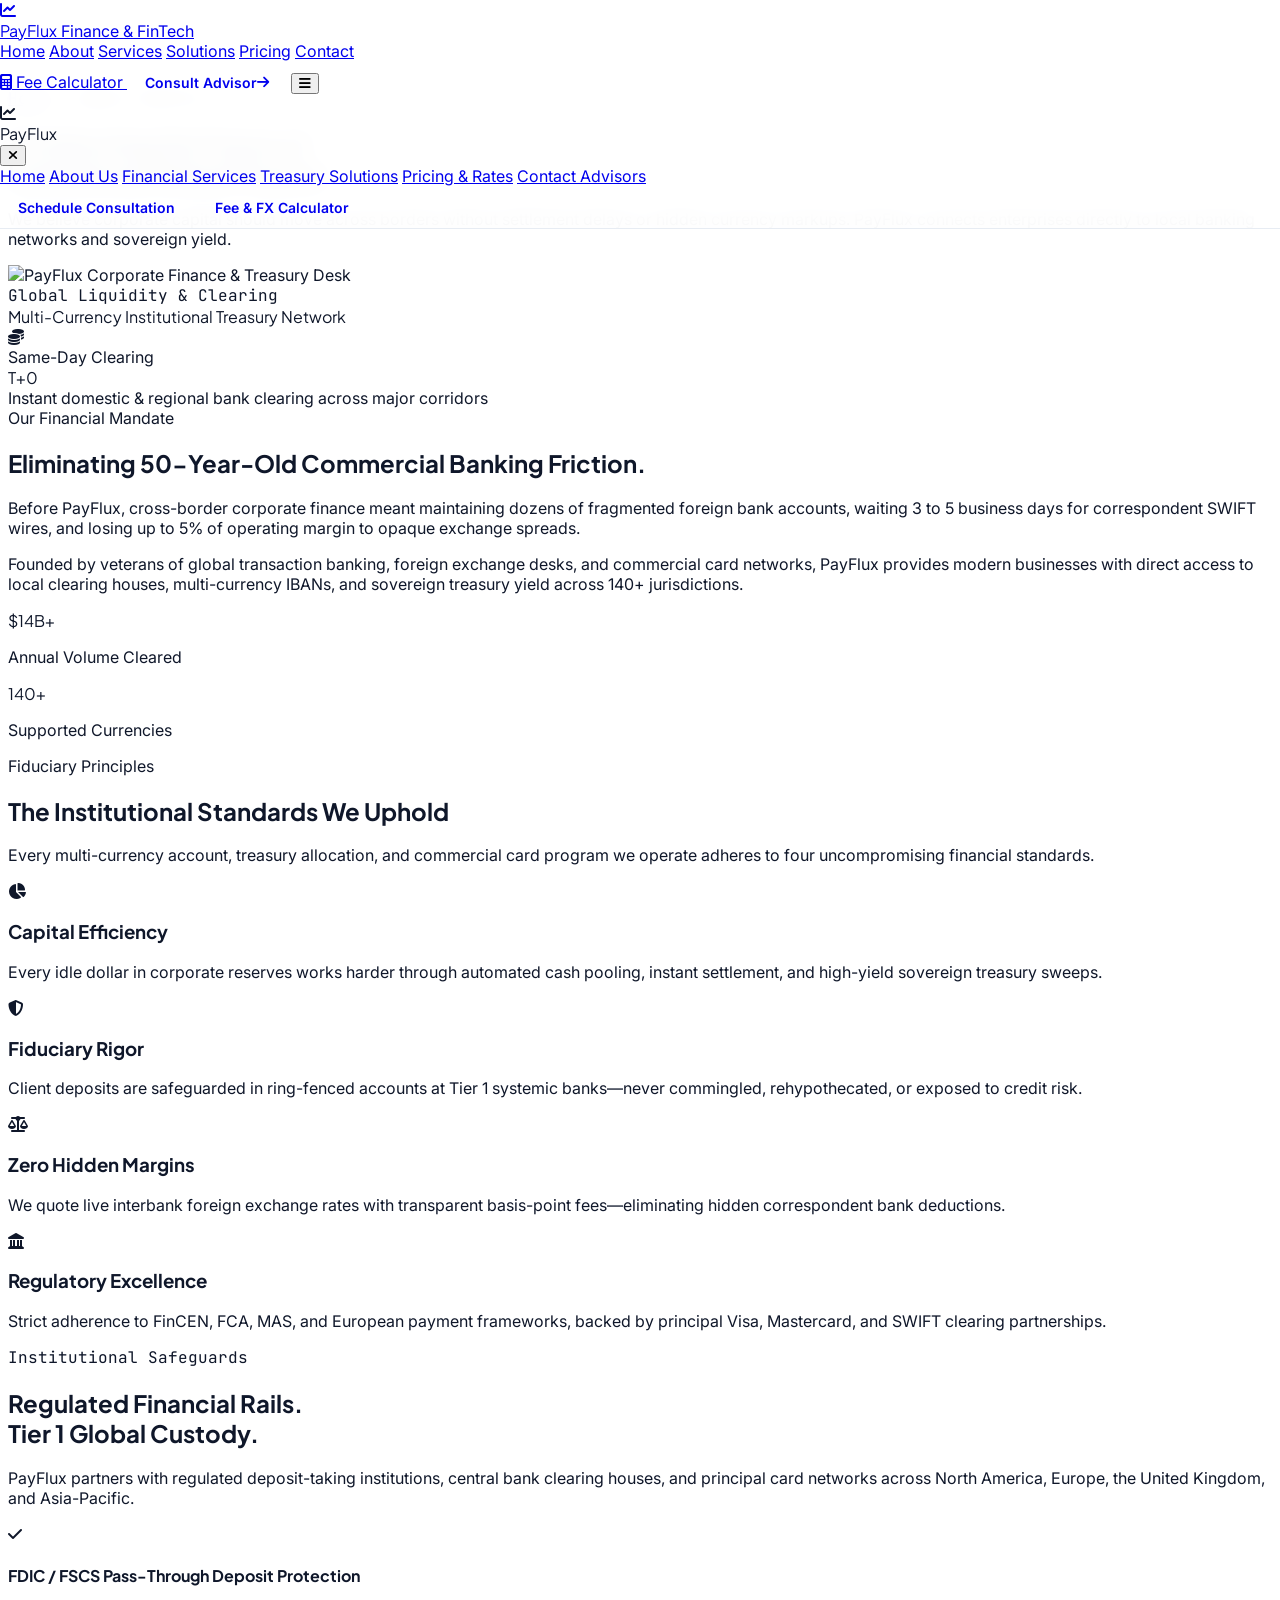
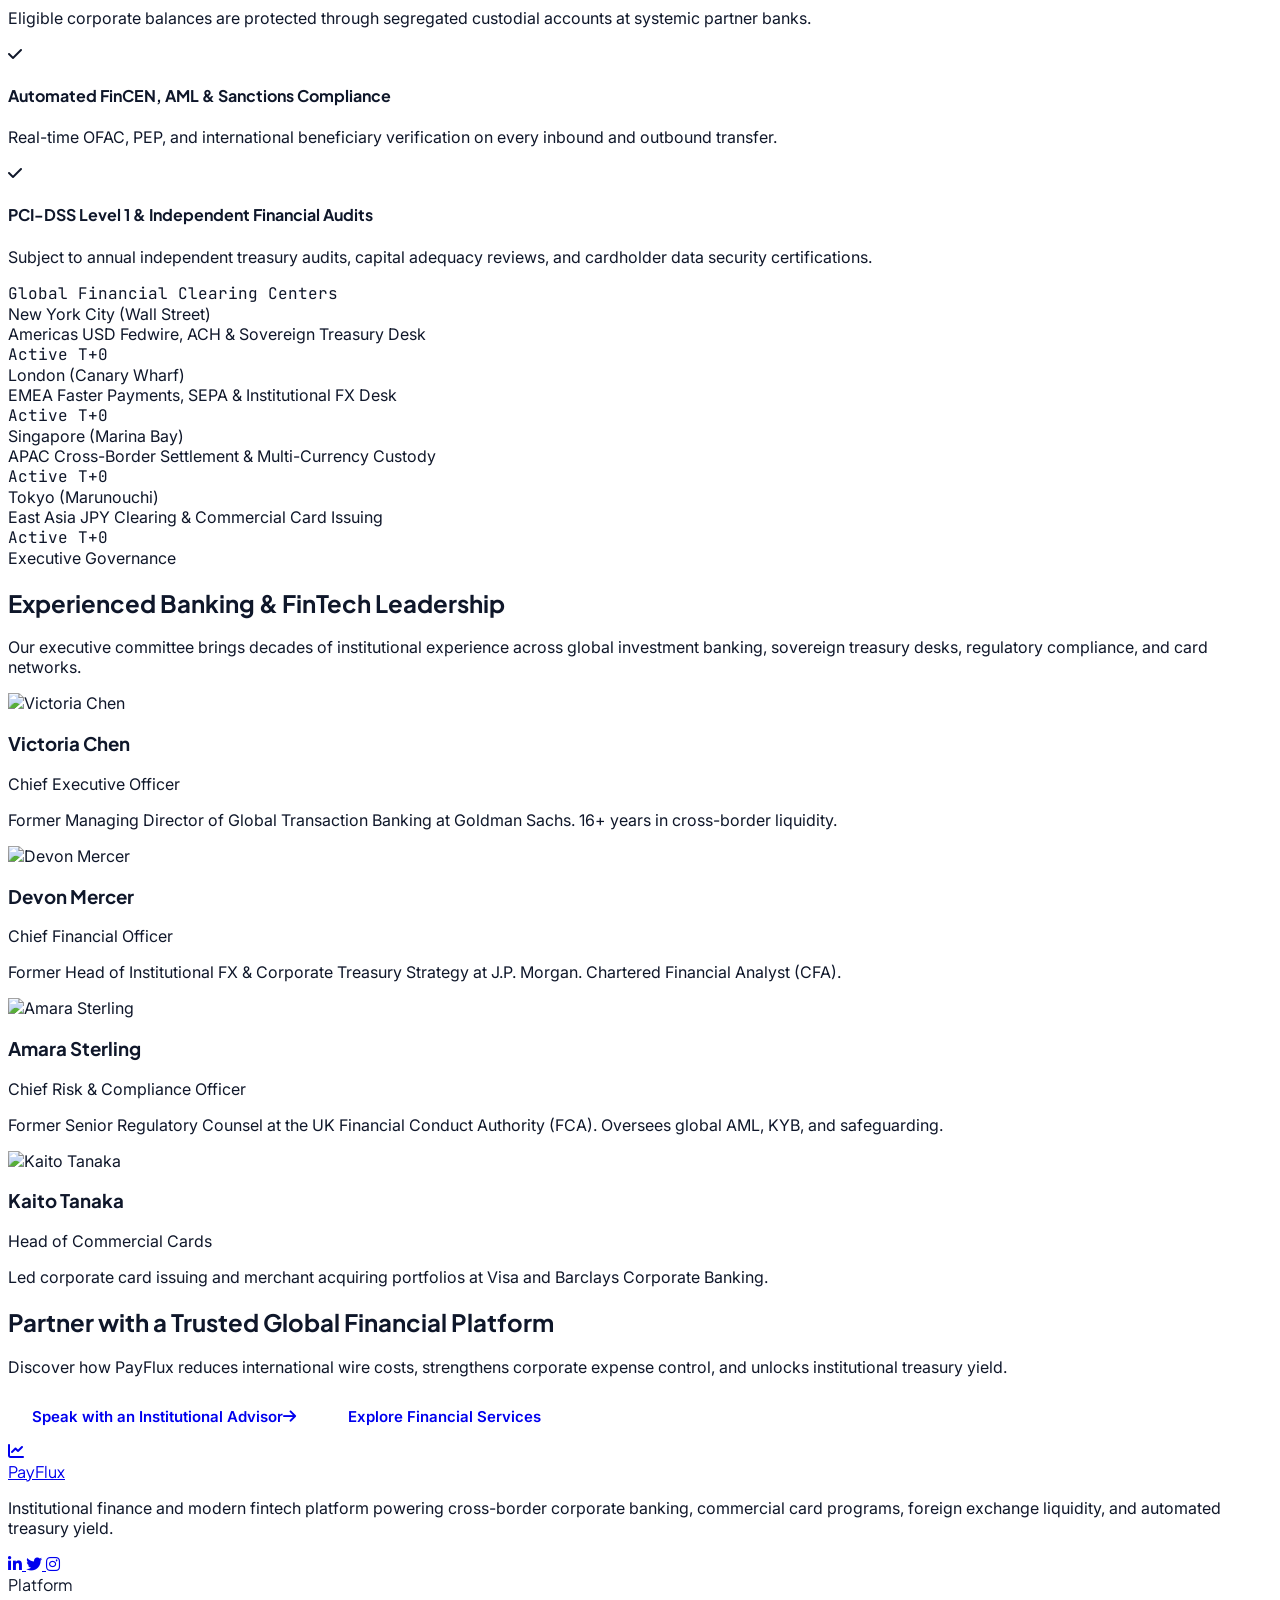
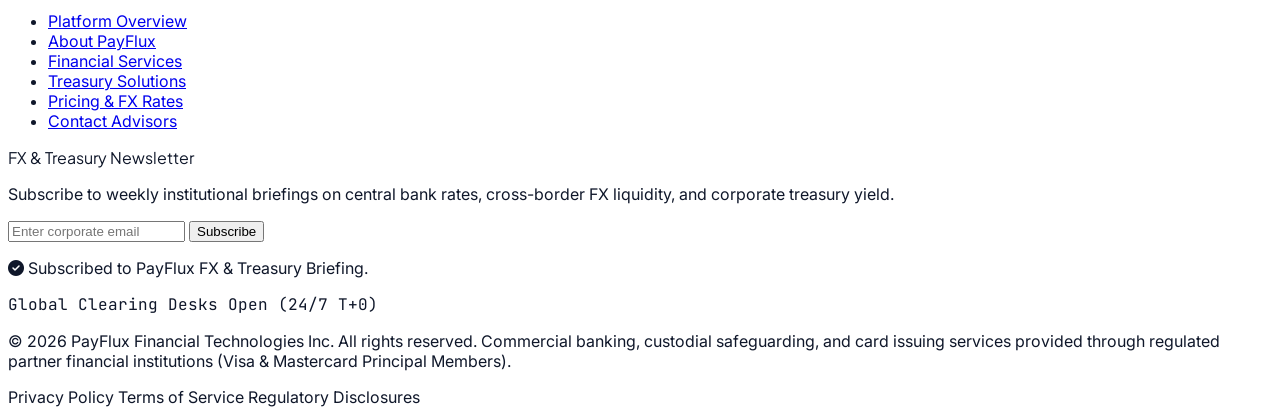
==== about.html @ 48cb15bc "fistcommit" ====
<!DOCTYPE html>
<html lang="en">
<head>
    <meta charset="UTF-8">
    <meta name="viewport" content="width=device-width, initial-scale=1, shrink-to-fit=no">
    <title>About PayFlux | Institutional Finance &amp; Global FinTech</title>
    <link rel="icon" type="image/svg+xml" href="assets/images/favicon.svg">
    <meta name="description" content="Discover the institutional mission, fiduciary safeguards, and financial leadership behind PayFlux.">
    
    <!-- Tailwind CSS -->
    <script src="https://cdn.tailwindcss.com"></script>
    <script>
        tailwind.config = {
            theme: {
                extend: {
                    colors: {
                        primary: '#0F172A',
                        'payflux-blue': '#2563EB',
                        'payflux-cyan': '#0284C7',
                        'payflux-emerald': '#10B981',
                        'payflux-dark': '#0B1120',
                        secondary: '#F8FAFC'
                    },
                    fontFamily: {
                        sans: ['Inter', 'sans-serif'],
                        heading: ['Plus Jakarta Sans', 'sans-serif'],
                        mono: ['JetBrains Mono', 'monospace']
                    }
                }
            }
        }
    </script>
    
    <!-- Custom CSS -->
    <link rel="stylesheet" href="assets/css/style.css">
    
    <!-- Font Awesome Icons -->
    <link rel="stylesheet" href="https://cdnjs.cloudflare.com/ajax/libs/font-awesome/6.4.0/css/all.min.css">
</head>
<body class="bg-white text-slate-900 has-fixed-header antialiased">

    <!-- Header -->
    <header class="site-header">
        <nav class="max-w-7xl mx-auto px-4 sm:px-6 xl:px-8 flex items-center justify-between h-20">
            <!-- Brand Logo -->
            <div class="flex-shrink-0 flex items-center">
                <a href="index.html" class="flex items-center space-x-3 group">
                    <div class="w-10 h-10 rounded-xl bg-gradient-to-tr from-blue-600 to-sky-400 flex items-center justify-center shadow-md shadow-blue-500/20 group-hover:scale-105 transition-transform">
                        <i class="fas fa-chart-line text-white text-lg"></i>
                    </div>
                    <div class="flex flex-col">
                        <span class="text-xl font-heading font-extrabold tracking-tight text-slate-900">Pay<span class="text-blue-600">Flux</span></span>
                        <span class="text-[9px] uppercase tracking-wider font-semibold text-slate-400 leading-none">Finance &amp; FinTech</span>
                    </div>
                </a>
            </div>

            <!-- Main Nav (6 Active Pages) -->
            <div class="hidden xl:flex items-center space-x-8 text-sm font-semibold text-slate-600">
                <a href="index.html" class="hover:text-blue-600 transition-colors">Home</a>
                <a href="about.html" class="text-blue-600 border-b-2 border-blue-600 pb-1">About</a>
                <a href="services.html" class="hover:text-blue-600 transition-colors">Services</a>
                <a href="solutions.html" class="hover:text-blue-600 transition-colors">Solutions</a>
                <a href="pricing.html" class="hover:text-blue-600 transition-colors">Pricing</a>
                <a href="contact.html" class="hover:text-blue-600 transition-colors">Contact</a>
            </div>

            <!-- Header Actions -->
            <div class="flex items-center space-x-4">
                <a href="pricing.html" class="hidden sm:inline-flex items-center text-sm font-semibold text-slate-600 hover:text-blue-600 transition-colors">
                    <i class="fas fa-calculator mr-2 text-xs text-sky-500"></i> Fee Calculator
                </a>
                <a href="contact.html" class="cta-button bg-blue-600 text-white hover:bg-blue-700 shadow-md shadow-blue-600/20 text-sm">
                    <span>Consult Advisor</span>
                    <i class="fas fa-arrow-right ml-2 text-xs"></i>
                </a>

                <!-- Mobile Menu Button -->
                <button type="button" id="mobile-menu-btn" class="xl:hidden p-2 text-slate-600 hover:bg-slate-100 rounded-lg focus:outline-none" aria-label="Toggle Navigation">
                    <i class="fas fa-bars text-xl"></i>
                </button>
            </div>
        </nav>

        <!-- Mobile Menu Backdrop -->
        <div id="mobile-menu-backdrop" class="fixed inset-0 bg-slate-900/60 backdrop-blur-sm z-[45] hidden opacity-0 transition-opacity duration-300 pointer-events-none"></div>

        <!-- Mobile Menu Drawer -->
        <div id="mobile-menu" class="xl:hidden fixed top-0 right-0 h-full w-80 bg-white z-50 shadow-2xl transform translate-x-full transition-transform duration-300 ease-in-out overflow-y-auto">
            <div class="px-6 py-6 h-full flex flex-col">
                <div class="flex items-center justify-between mb-8 pb-4 border-b border-slate-100">
                    <div class="flex items-center space-x-2">
                        <div class="w-8 h-8 rounded-lg bg-blue-600 flex items-center justify-center text-white text-sm">
                            <i class="fas fa-chart-line"></i>
                        </div>
                        <span class="text-lg font-heading font-bold text-slate-900">Pay<span class="text-blue-600">Flux</span></span>
                    </div>
                    <button id="mobile-menu-close" class="p-2 text-slate-400 hover:text-slate-700 focus:outline-none" aria-label="Close Navigation">
                        <i class="fas fa-times text-xl"></i>
                    </button>
                </div>

                <div class="space-y-4 flex-grow text-base font-semibold text-slate-700">
                    <a href="index.html" class="block py-2 hover:text-blue-600 pl-3 transition-colors">Home</a>
                    <a href="about.html" class="block py-2 text-blue-600 border-l-4 border-blue-600 pl-3">About Us</a>
                    <a href="services.html" class="block py-2 hover:text-blue-600 pl-3 transition-colors">Financial Services</a>
                    <a href="solutions.html" class="block py-2 hover:text-blue-600 pl-3 transition-colors">Treasury Solutions</a>
                    <a href="pricing.html" class="block py-2 hover:text-blue-600 pl-3 transition-colors">Pricing &amp; Rates</a>
                    <a href="contact.html" class="block py-2 hover:text-blue-600 pl-3 transition-colors">Contact Advisors</a>
                </div>

                <div class="pt-6 border-t border-slate-100 space-y-3">
                    <a href="contact.html" class="w-full cta-button bg-blue-600 text-white hover:bg-blue-700 justify-center">
                        Schedule Consultation
                    </a>
                    <a href="pricing.html" class="w-full cta-button border border-slate-200 text-slate-700 hover:bg-slate-50 justify-center">
                        Fee &amp; FX Calculator
                    </a>
                </div>
            </div>
        </div>
    </header>

    <!-- SECTION 1: HERO BREADCRUMB -->
    <section class="py-20 bg-slate-900 text-white relative hero-section overflow-hidden">
        <div class="absolute inset-0 z-0">
            <div class="absolute w-full h-full bg-[radial-gradient(circle_at_30%_20%,rgba(37,99,235,0.25),transparent_60%)]"></div>
        </div>
        <div class="relative z-10 text-center max-w-4xl mx-auto px-4 sm:px-6 lg:px-8">
            <nav class="flex justify-center mb-6 space-x-2 text-sky-400 text-xs font-bold uppercase tracking-widest font-mono">
                <a href="index.html" class="hover:underline">Home</a>
                <span>/</span>
                <span class="text-white">About PayFlux</span>
            </nav>
            <h1 class="text-4xl sm:text-5xl lg:text-6xl font-heading font-extrabold mb-6 tracking-tight leading-tight">
                Architecting the Future of <br/>
                <span class="text-transparent bg-clip-text bg-gradient-to-r from-sky-400 via-blue-400 to-teal-300">Institutional Global Finance.</span>
            </h1>
            <p class="text-slate-300 text-base sm:text-lg max-w-2xl mx-auto leading-relaxed">
                We believe corporate capital should move across borders without settlement delays or hidden currency markups. PayFlux connects enterprises directly to local banking networks and sovereign yield.
            </p>
        </div>
    </section>

    <!-- SECTION 2: OUR STORY & MISSION -->
    <section class="py-24 bg-white">
        <div class="max-w-7xl mx-auto px-4 sm:px-6 lg:px-8">
            <div class="grid lg:grid-cols-2 gap-16 items-center">
                <div class="relative animate-on-scroll">
                    <div class="rounded-3xl overflow-hidden shadow-2xl border border-slate-100 relative">
                        <img src="https://images.unsplash.com/photo-1454165804606-c3d57bc86b40?q=80&w=900&auto=format&fit=crop" alt="PayFlux Corporate Finance & Treasury Desk" class="w-full h-[450px] object-cover">
                        <div class="absolute inset-0 bg-gradient-to-t from-slate-950/80 via-transparent to-transparent"></div>
                        <div class="absolute bottom-6 left-6 right-6 text-white">
                            <span class="text-xs uppercase font-mono tracking-widest text-sky-400 font-bold">Global Liquidity &amp; Clearing</span>
                            <div class="text-lg font-heading font-bold mt-1">Multi-Currency Institutional Treasury Network</div>
                        </div>
                    </div>

                    <!-- Overlay Metric Tag -->
                    <div class="absolute -bottom-6 -right-6 bg-white p-6 rounded-2xl shadow-xl border border-slate-200 hidden sm:block max-w-xs">
                        <div class="flex items-center space-x-3 mb-2">
                            <div class="w-8 h-8 rounded-full bg-emerald-100 text-emerald-600 flex items-center justify-center text-sm font-bold">
                                <i class="fas fa-coins"></i>
                            </div>
                            <div class="text-xs font-bold text-slate-800 uppercase tracking-wider">Same-Day Clearing</div>
                        </div>
                        <div class="text-2xl font-extrabold font-heading text-slate-900">T+0</div>
                        <div class="text-[11px] text-slate-500">Instant domestic &amp; regional bank clearing across major corridors</div>
                    </div>
                </div>

                <div class="animate-on-scroll">
                    <span class="text-blue-600 font-bold uppercase tracking-widest text-xs mb-3 block">Our Financial Mandate</span>
                    <h2 class="text-3xl sm:text-4xl font-heading font-extrabold text-slate-900 mb-6 leading-tight">
                        Eliminating 50-Year-Old Commercial Banking Friction.
                    </h2>
                    <p class="text-slate-600 leading-relaxed mb-6">
                        Before PayFlux, cross-border corporate finance meant maintaining dozens of fragmented foreign bank accounts, waiting 3 to 5 business days for correspondent SWIFT wires, and losing up to 5% of operating margin to opaque exchange spreads.
                    </p>
                    <p class="text-slate-600 leading-relaxed mb-8">
                        Founded by veterans of global transaction banking, foreign exchange desks, and commercial card networks, PayFlux provides modern businesses with direct access to local clearing houses, multi-currency IBANs, and sovereign treasury yield across 140+ jurisdictions.
                    </p>

                    <div class="grid grid-cols-2 gap-6 pt-6 border-t border-slate-200">
                        <div>
                            <div class="text-3xl font-extrabold text-blue-600 font-heading counter-trigger">
                                <span class="counter-up" data-target="14" data-prefix="$" data-suffix="B+">$14B+</span>
                            </div>
                            <p class="text-xs font-bold text-slate-500 uppercase tracking-wider mt-1">Annual Volume Cleared</p>
                        </div>
                        <div>
                            <div class="text-3xl font-extrabold text-teal-600 font-heading counter-trigger">
                                <span class="counter-up" data-target="140" data-suffix="+">140+</span>
                            </div>
                            <p class="text-xs font-bold text-slate-500 uppercase tracking-wider mt-1">Supported Currencies</p>
                        </div>
                    </div>
                </div>
            </div>
        </div>
    </section>

    <!-- SECTION 3: CORE PILLARS & VALUES -->
    <section class="py-20 bg-slate-50">
        <div class="max-w-7xl mx-auto px-4 sm:px-6 lg:px-8">
            <div class="text-center max-w-2xl mx-auto mb-16 animate-on-scroll">
                <span class="text-blue-600 font-bold uppercase tracking-widest text-xs mb-3 block">Fiduciary Principles</span>
                <h2 class="text-3xl sm:text-4xl font-heading font-extrabold text-slate-900 mb-4">
                    The Institutional Standards We Uphold
                </h2>
                <p class="text-slate-600 text-base">
                    Every multi-currency account, treasury allocation, and commercial card program we operate adheres to four uncompromising financial standards.
                </p>
            </div>

            <div class="grid md:grid-cols-2 lg:grid-cols-4 gap-8">
                <div class="p-8 bg-white rounded-3xl border border-slate-200 shadow-sm card-float">
                    <div class="w-12 h-12 rounded-xl bg-blue-100 text-blue-600 flex items-center justify-center text-xl mb-6">
                        <i class="fas fa-chart-pie"></i>
                    </div>
                    <h3 class="text-lg font-heading font-bold text-slate-900 mb-3">Capital Efficiency</h3>
                    <p class="text-slate-600 text-sm leading-relaxed">
                        Every idle dollar in corporate reserves works harder through automated cash pooling, instant settlement, and high-yield sovereign treasury sweeps.
                    </p>
                </div>

                <div class="p-8 bg-white rounded-3xl border border-slate-200 shadow-sm card-float">
                    <div class="w-12 h-12 rounded-xl bg-emerald-100 text-emerald-600 flex items-center justify-center text-xl mb-6">
                        <i class="fas fa-shield-halved"></i>
                    </div>
                    <h3 class="text-lg font-heading font-bold text-slate-900 mb-3">Fiduciary Rigor</h3>
                    <p class="text-slate-600 text-sm leading-relaxed">
                        Client deposits are safeguarded in ring-fenced accounts at Tier 1 systemic banks—never commingled, rehypothecated, or exposed to credit risk.
                    </p>
                </div>

                <div class="p-8 bg-white rounded-3xl border border-slate-200 shadow-sm card-float">
                    <div class="w-12 h-12 rounded-xl bg-sky-100 text-sky-600 flex items-center justify-center text-xl mb-6">
                        <i class="fas fa-scale-balanced"></i>
                    </div>
                    <h3 class="text-lg font-heading font-bold text-slate-900 mb-3">Zero Hidden Margins</h3>
                    <p class="text-slate-600 text-sm leading-relaxed">
                        We quote live interbank foreign exchange rates with transparent basis-point fees—eliminating hidden correspondent bank deductions.
                    </p>
                </div>

                <div class="p-8 bg-white rounded-3xl border border-slate-200 shadow-sm card-float">
                    <div class="w-12 h-12 rounded-xl bg-amber-100 text-amber-600 flex items-center justify-center text-xl mb-6">
                        <i class="fas fa-landmark"></i>
                    </div>
                    <h3 class="text-lg font-heading font-bold text-slate-900 mb-3">Regulatory Excellence</h3>
                    <p class="text-slate-600 text-sm leading-relaxed">
                        Strict adherence to FinCEN, FCA, MAS, and European payment frameworks, backed by principal Visa, Mastercard, and SWIFT clearing partnerships.
                    </p>
                </div>
            </div>
        </div>
    </section>

    <!-- SECTION 4: GLOBAL BANKING PARTNERS -->
    <section class="py-20 bg-slate-900 text-white">
        <div class="max-w-7xl mx-auto px-4 sm:px-6 lg:px-8">
            <div class="grid lg:grid-cols-2 gap-12 items-center">
                <div class="animate-on-scroll">
                    <span class="text-sky-400 font-mono text-xs uppercase tracking-widest font-bold mb-4 block">Institutional Safeguards</span>
                    <h2 class="text-3xl sm:text-4xl font-heading font-extrabold mb-6 leading-tight">
                        Regulated Financial Rails. <br/>
                        <span class="text-transparent bg-clip-text bg-gradient-to-r from-sky-400 to-teal-300">Tier 1 Global Custody.</span>
                    </h2>
                    <p class="text-slate-400 leading-relaxed mb-8">
                        PayFlux partners with regulated deposit-taking institutions, central bank clearing houses, and principal card networks across North America, Europe, the United Kingdom, and Asia-Pacific.
                    </p>
                    <div class="space-y-4">
                        <div class="flex items-start space-x-4">
                            <div class="w-8 h-8 rounded-lg bg-blue-900/60 text-sky-400 flex items-center justify-center flex-shrink-0 mt-1">
                                <i class="fas fa-check"></i>
                            </div>
                            <div>
                                <h4 class="font-bold text-white text-sm">FDIC / FSCS Pass-Through Deposit Protection</h4>
                                <p class="text-slate-400 text-xs mt-0.5">Eligible corporate balances are protected through segregated custodial accounts at systemic partner banks.</p>
                            </div>
                        </div>
                        <div class="flex items-start space-x-4">
                            <div class="w-8 h-8 rounded-lg bg-blue-900/60 text-sky-400 flex items-center justify-center flex-shrink-0 mt-1">
                                <i class="fas fa-check"></i>
                            </div>
                            <div>
                                <h4 class="font-bold text-white text-sm">Automated FinCEN, AML &amp; Sanctions Compliance</h4>
                                <p class="text-slate-400 text-xs mt-0.5">Real-time OFAC, PEP, and international beneficiary verification on every inbound and outbound transfer.</p>
                            </div>
                        </div>
                        <div class="flex items-start space-x-4">
                            <div class="w-8 h-8 rounded-lg bg-blue-900/60 text-sky-400 flex items-center justify-center flex-shrink-0 mt-1">
                                <i class="fas fa-check"></i>
                            </div>
                            <div>
                                <h4 class="font-bold text-white text-sm">PCI-DSS Level 1 &amp; Independent Financial Audits</h4>
                                <p class="text-slate-400 text-xs mt-0.5">Subject to annual independent treasury audits, capital adequacy reviews, and cardholder data security certifications.</p>
                            </div>
                        </div>
                    </div>
                </div>

                <div class="bg-slate-950 p-8 sm:p-10 rounded-3xl border border-slate-800 shadow-2xl">
                    <div class="text-xs font-mono uppercase tracking-widest text-slate-400 mb-6 font-bold">
                        Global Financial Clearing Centers
                    </div>
                    <div class="space-y-6">
                        <div class="flex justify-between items-center border-b border-slate-800 pb-4">
                            <div>
                                <div class="font-bold text-white text-base">New York City (Wall Street)</div>
                                <div class="text-xs text-slate-400">Americas USD Fedwire, ACH &amp; Sovereign Treasury Desk</div>
                            </div>
                            <span class="text-xs font-mono text-emerald-400 bg-emerald-950/60 px-3 py-1 rounded-full border border-emerald-800">Active T+0</span>
                        </div>
                        <div class="flex justify-between items-center border-b border-slate-800 pb-4">
                            <div>
                                <div class="font-bold text-white text-base">London (Canary Wharf)</div>
                                <div class="text-xs text-slate-400">EMEA Faster Payments, SEPA &amp; Institutional FX Desk</div>
                            </div>
                            <span class="text-xs font-mono text-emerald-400 bg-emerald-950/60 px-3 py-1 rounded-full border border-emerald-800">Active T+0</span>
                        </div>
                        <div class="flex justify-between items-center border-b border-slate-800 pb-4">
                            <div>
                                <div class="font-bold text-white text-base">Singapore (Marina Bay)</div>
                                <div class="text-xs text-slate-400">APAC Cross-Border Settlement &amp; Multi-Currency Custody</div>
                            </div>
                            <span class="text-xs font-mono text-emerald-400 bg-emerald-950/60 px-3 py-1 rounded-full border border-emerald-800">Active T+0</span>
                        </div>
                        <div class="flex justify-between items-center">
                            <div>
                                <div class="font-bold text-white text-base">Tokyo (Marunouchi)</div>
                                <div class="text-xs text-slate-400">East Asia JPY Clearing &amp; Commercial Card Issuing</div>
                            </div>
                            <span class="text-xs font-mono text-emerald-400 bg-emerald-950/60 px-3 py-1 rounded-full border border-emerald-800">Active T+0</span>
                        </div>
                    </div>
                </div>
            </div>
        </div>
    </section>

    <!-- SECTION 5: EXECUTIVE LEADERSHIP -->
    <section class="py-24 bg-white">
        <div class="max-w-7xl mx-auto px-4 sm:px-6 lg:px-8">
            <div class="text-center max-w-2xl mx-auto mb-16 animate-on-scroll">
                <span class="text-blue-600 font-bold uppercase tracking-widest text-xs mb-3 block">Executive Governance</span>
                <h2 class="text-3xl sm:text-4xl font-heading font-extrabold text-slate-900 mb-4">
                    Experienced Banking &amp; FinTech Leadership
                </h2>
                <p class="text-slate-600 text-base">
                    Our executive committee brings decades of institutional experience across global investment banking, sovereign treasury desks, regulatory compliance, and card networks.
                </p>
            </div>

            <div class="grid sm:grid-cols-2 lg:grid-cols-4 gap-8">
                <!-- Exec 1 -->
                <div class="p-6 bg-slate-50 rounded-2xl border border-slate-200 text-center card-float">
                    <img src="https://images.unsplash.com/photo-1534528741775-53994a69daeb?q=80&w=300&h=300&auto=format&fit=crop" alt="Victoria Chen" class="w-24 h-24 rounded-full mx-auto mb-4 object-cover border-2 border-blue-500 shadow-md">
                    <h3 class="font-heading font-bold text-slate-900 text-lg">Victoria Chen</h3>
                    <p class="text-xs font-bold text-blue-600 uppercase tracking-wider mb-2">Chief Executive Officer</p>
                    <p class="text-xs text-slate-500 leading-relaxed">Former Managing Director of Global Transaction Banking at Goldman Sachs. 16+ years in cross-border liquidity.</p>
                </div>

                <!-- Exec 2 -->
                <div class="p-6 bg-slate-50 rounded-2xl border border-slate-200 text-center card-float">
                    <img src="https://images.unsplash.com/photo-1507003211169-0a1dd7228f2d?q=80&w=300&h=300&auto=format&fit=crop" alt="Devon Mercer" class="w-24 h-24 rounded-full mx-auto mb-4 object-cover border-2 border-sky-500 shadow-md">
                    <h3 class="font-heading font-bold text-slate-900 text-lg">Devon Mercer</h3>
                    <p class="text-xs font-bold text-sky-600 uppercase tracking-wider mb-2">Chief Financial Officer</p>
                    <p class="text-xs text-slate-500 leading-relaxed">Former Head of Institutional FX &amp; Corporate Treasury Strategy at J.P. Morgan. Chartered Financial Analyst (CFA).</p>
                </div>

                <!-- Exec 3 -->
                <div class="p-6 bg-slate-50 rounded-2xl border border-slate-200 text-center card-float">
                    <img src="https://images.unsplash.com/photo-1573496359142-b8d87734a5a2?q=80&w=300&h=300&auto=format&fit=crop" alt="Amara Sterling" class="w-24 h-24 rounded-full mx-auto mb-4 object-cover border-2 border-teal-500 shadow-md">
                    <h3 class="font-heading font-bold text-slate-900 text-lg">Amara Sterling</h3>
                    <p class="text-xs font-bold text-teal-600 uppercase tracking-wider mb-2">Chief Risk &amp; Compliance Officer</p>
                    <p class="text-xs text-slate-500 leading-relaxed">Former Senior Regulatory Counsel at the UK Financial Conduct Authority (FCA). Oversees global AML, KYB, and safeguarding.</p>
                </div>

                <!-- Exec 4 -->
                <div class="p-6 bg-slate-50 rounded-2xl border border-slate-200 text-center card-float">
                    <img src="https://images.unsplash.com/photo-1500648767791-00dcc994a43e?q=80&w=300&h=300&auto=format&fit=crop" alt="Kaito Tanaka" class="w-24 h-24 rounded-full mx-auto mb-4 object-cover border-2 border-blue-600 shadow-md">
                    <h3 class="font-heading font-bold text-slate-900 text-lg">Kaito Tanaka</h3>
                    <p class="text-xs font-bold text-blue-600 uppercase tracking-wider mb-2">Head of Commercial Cards</p>
                    <p class="text-xs text-slate-500 leading-relaxed">Led corporate card issuing and merchant acquiring portfolios at Visa and Barclays Corporate Banking.</p>
                </div>
            </div>
        </div>
    </section>

    <!-- SECTION 6: CALL TO ACTION -->
    <section class="py-20 bg-gradient-to-r from-blue-700 via-blue-600 to-sky-600 text-white relative overflow-hidden">
        <div class="max-w-7xl mx-auto px-4 sm:px-6 lg:px-8 text-center relative z-10">
            <h2 class="text-3xl sm:text-5xl font-heading font-extrabold mb-6 max-w-3xl mx-auto leading-tight">
                Partner with a Trusted Global Financial Platform
            </h2>
            <p class="text-blue-100 text-lg mb-10 max-w-2xl mx-auto">
                Discover how PayFlux reduces international wire costs, strengthens corporate expense control, and unlocks institutional treasury yield.
            </p>
            <div class="flex flex-col sm:flex-row justify-center space-y-4 sm:space-y-0 sm:space-x-4">
                <a href="contact.html" class="cta-button bg-white text-blue-700 hover:bg-blue-50 shadow-xl shadow-blue-900/30 font-bold">
                    <span>Speak with an Institutional Advisor</span>
                    <i class="fas fa-arrow-right ml-2 text-xs"></i>
                </a>
                <a href="services.html" class="cta-button border-2 border-white/80 text-white hover:bg-white/10">
                    <span>Explore Financial Services</span>
                </a>
            </div>
        </div>
    </section>

    <!-- Global Footer -->
    <footer class="bg-slate-950 text-slate-400 pt-16 pb-12 border-t border-slate-800">
        <div class="max-w-7xl mx-auto px-4 sm:px-6 lg:px-8">
            <div class="grid grid-cols-1 md:grid-cols-2 lg:grid-cols-12 gap-10 mb-12">
                <!-- Col 1: Brand Info & 3 Social Icons -->
                <div class="lg:col-span-5">
                    <a href="index.html" class="flex items-center space-x-3 mb-4">
                        <div class="w-8 h-8 rounded-lg bg-blue-600 flex items-center justify-center text-white text-sm">
                            <i class="fas fa-chart-line"></i>
                        </div>
                        <span class="text-xl font-heading font-extrabold text-white">Pay<span class="text-blue-500">Flux</span></span>
                    </a>
                    <p class="text-slate-400 text-sm max-w-sm mb-6 leading-relaxed">
                        Institutional finance and modern fintech platform powering cross-border corporate banking, commercial card programs, foreign exchange liquidity, and automated treasury yield.
                    </p>
                    <div class="flex items-center space-x-3">
                        <a href="https://linkedin.com" target="_blank" rel="noopener noreferrer" aria-label="PayFlux on LinkedIn" class="w-10 h-10 rounded-xl bg-slate-900 border border-slate-800 flex items-center justify-center text-slate-400 hover:bg-blue-600 hover:text-white hover:border-blue-500 transition-all">
                            <i class="fab fa-linkedin-in text-sm"></i>
                        </a>
                        <a href="https://twitter.com" target="_blank" rel="noopener noreferrer" aria-label="PayFlux on Twitter" class="w-10 h-10 rounded-xl bg-slate-900 border border-slate-800 flex items-center justify-center text-slate-400 hover:bg-sky-500 hover:text-white hover:border-sky-400 transition-all">
                            <i class="fab fa-twitter text-sm"></i>
                        </a>
                        <a href="https://instagram.com" target="_blank" rel="noopener noreferrer" aria-label="PayFlux on Instagram" class="w-10 h-10 rounded-xl bg-slate-900 border border-slate-800 flex items-center justify-center text-slate-400 hover:bg-emerald-600 hover:text-white hover:border-emerald-500 transition-all">
                            <i class="fab fa-instagram text-sm"></i>
                        </a>
                    </div>
                </div>

                <!-- Col 2: Platform Links (Reduced from 3 link sections to 1) -->
                <div class="lg:col-span-3">
                    <div class="text-xs font-bold uppercase tracking-wider text-slate-200 mb-4 font-heading">Platform</div>
                    <ul class="space-y-2.5 text-sm">
                        <li><a href="index.html" class="hover:text-white transition-colors">Platform Overview</a></li>
                        <li><a href="about.html" class="hover:text-white transition-colors">About PayFlux</a></li>
                        <li><a href="services.html" class="hover:text-white transition-colors">Financial Services</a></li>
                        <li><a href="solutions.html" class="hover:text-white transition-colors">Treasury Solutions</a></li>
                        <li><a href="pricing.html" class="hover:text-white transition-colors">Pricing &amp; FX Rates</a></li>
                        <li><a href="contact.html" class="hover:text-white transition-colors">Contact Advisors</a></li>
                    </ul>
                </div>

                <!-- Col 3: FX & Treasury Newsletter -->
                <div class="lg:col-span-4">
                    <div class="text-xs font-bold uppercase tracking-wider text-slate-200 mb-3 font-heading">FX &amp; Treasury Newsletter</div>
                    <p class="text-slate-400 text-xs leading-relaxed mb-4">
                        Subscribe to weekly institutional briefings on central bank rates, cross-border FX liquidity, and corporate treasury yield.
                    </p>
                    <form class="newsletter-form space-y-2.5">
                        <div class="flex flex-col sm:flex-row gap-2">
                            <input type="email" required placeholder="Enter corporate email" aria-label="Corporate email for newsletter" class="w-full px-4 py-2.5 bg-slate-900 border border-slate-800 rounded-xl text-sm text-white placeholder-slate-500 outline-none focus:border-blue-500 transition-colors">
                            <button type="submit" class="px-5 py-2.5 bg-blue-600 hover:bg-blue-500 text-white text-sm font-semibold rounded-xl transition-colors whitespace-nowrap">
                                Subscribe
                            </button>
                        </div>
                        <p class="newsletter-feedback text-xs text-emerald-400 hidden">
                            <i class="fas fa-check-circle mr-1"></i> Subscribed to PayFlux FX &amp; Treasury Briefing.
                        </p>
                    </form>
                    <div class="flex items-center space-x-2.5 text-emerald-400 text-xs font-mono mt-5">
                        <span class="w-2 h-2 rounded-full bg-emerald-400 animate-pulse"></span>
                        <span>Global Clearing Desks Open (24/7 T+0)</span>
                    </div>
                </div>
            </div>

            <!-- Footer Bottom Disclaimers & Copyright -->
            <div class="pt-8 border-t border-slate-800 text-xs text-slate-500 flex flex-col md:flex-row justify-between items-center gap-4">
                <p>&copy; 2026 PayFlux Financial Technologies Inc. All rights reserved. Commercial banking, custodial safeguarding, and card issuing services provided through regulated partner financial institutions (Visa &amp; Mastercard Principal Members).</p>
                <div class="flex space-x-6">
                    <span class="hover:text-slate-400 cursor-pointer">Privacy Policy</span>
                    <span class="hover:text-slate-400 cursor-pointer">Terms of Service</span>
                    <span class="hover:text-slate-400 cursor-pointer">Regulatory Disclosures</span>
                </div>
            </div>
        </div>
    </footer>

    <!-- Back to Top Button -->
    <button id="back-to-top" aria-label="Back to Top">
        <i class="fas fa-arrow-up"></i>
    </button>

    <script src="assets/js/main.js"></script>
</body>
</html>
---- assets/css/style.css ----
@import url('https://fonts.googleapis.com/css2?family=Inter:wght@300;400;500;600;700;800&family=Plus+Jakarta+Sans:wght@400;500;600;700;800&family=JetBrains+Mono:wght@400;500;600&display=swap');

:root {
    --header-height: 80px;
    --primary: #0F172A;
    --primary-blue: #2563EB;
    --primary-hover: #1D4ED8;
    --accent: #10B981;
    --accent-teal: #0D9488;
    --cyan: #0284C7;
    --secondary: #F8FAFC;
    --surface: #FFFFFF;
    --border-color: #E2E8F0;
    --text-primary: #0F172A;
    --text-muted: #64748B;
}

html, body {
    max-width: 100%;
    overflow-x: hidden;
    scroll-behavior: smooth;
    font-family: 'Inter', sans-serif;
    background-color: #FFFFFF;
    color: #0F172A;
}

h1, h2, h3, h4, h5, h6, .font-heading {
    font-family: 'Plus Jakarta Sans', sans-serif;
}

code, pre, .font-mono {
    font-family: 'JetBrains Mono', monospace;
}

/* Header & Spacing */
header {
    margin: 0 !important;
}

.site-header {
    position: fixed;
    top: 0;
    right: 0;
    left: 0;
    width: 100%;
    z-index: 50;
    background-color: rgba(255, 255, 255, 0.95);
    backdrop-filter: blur(12px);
    border-bottom: 1px solid rgba(226, 232, 240, 0.8);
}

body.has-fixed-header {
    padding-top: var(--header-height);
}

body.has-fixed-header section[id] {
    scroll-margin-top: calc(var(--header-height) + 24px);
}

.hero-section {
    position: relative;
    overflow: hidden;
}

/* PayFlux Buttons & Badges */
.cta-button {
    height: 48px;
    padding: 0 24px;
    border-radius: 10px;
    font-size: 15px;
    font-weight: 600;
    transition: all 0.25s ease;
    display: inline-flex;
    align-items: center;
    justify-content: center;
    white-space: nowrap;
    text-decoration: none;
}

.cta-button:hover {
    transform: translateY(-2px);
    box-shadow: 0 10px 20px -5px rgba(37, 99, 235, 0.3);
}

.cta-button:active {
    transform: translateY(0);
}

header .cta-button {
    height: 42px !important;
    padding: 0 18px !important;
    font-size: 14px !important;
}

/* Micro-Interactions & Hover Float */
.card-float {
    transition: transform 0.35s cubic-bezier(0.16, 1, 0.3, 1), box-shadow 0.35s ease, border-color 0.35s ease;
}

.card-float:hover {
    transform: translateY(-6px);
    box-shadow: 0 20px 30px -10px rgba(15, 23, 42, 0.08);
}

/* Interactive Virtual FinTech Card */
.virtual-card-wrapper {
    perspective: 1000px;
}

.virtual-card {
    background: linear-gradient(135deg, #0F172A 0%, #1E293B 50%, #0369A1 100%);
    box-shadow: 0 25px 50px -12px rgba(15, 23, 42, 0.35), 0 0 0 1px rgba(255, 255, 255, 0.1) inset;
    border-radius: 20px;
    transition: transform 0.6s cubic-bezier(0.23, 1, 0.32, 1);
    position: relative;
    overflow: hidden;
}

.virtual-card::after {
    content: '';
    position: absolute;
    top: -50%;
    left: -50%;
    width: 200%;
    height: 200%;
    background: radial-gradient(circle at center, rgba(255,255,255,0.12) 0%, transparent 60%);
    pointer-events: none;
}

.virtual-card:hover {
    transform: translateY(-6px) rotateX(4deg) rotateY(-4deg);
}

/* Glassmorphism Accents */
.glass-panel {
    background: rgba(255, 255, 255, 0.85);
    backdrop-filter: blur(16px);
    border: 1px solid rgba(226, 232, 240, 0.8);
    box-shadow: 0 20px 40px -15px rgba(15, 23, 42, 0.06);
}

.glass-dark {
    background: rgba(15, 23, 42, 0.95);
    backdrop-filter: blur(16px);
    border: 1px solid rgba(255, 255, 255, 0.1);
    box-shadow: 0 25px 50px -12px rgba(0, 0, 0, 0.5);
}

/* Back to Top Button */
#back-to-top {
    position: fixed;
    bottom: 2rem;
    right: 2rem;
    width: 3.25rem;
    height: 3.25rem;
    background-color: #2563EB;
    color: white;
    border-radius: 9999px;
    display: flex;
    align-items: center;
    justify-content: center;
    box-shadow: 0 10px 25px -5px rgba(37, 99, 235, 0.4);
    cursor: pointer;
    z-index: 40;
    transition: all 0.4s ease;
    opacity: 0;
    transform: translateY(80px);
    pointer-events: none;
    border: none;
}

#back-to-top.visible {
    opacity: 1;
    transform: translateY(0);
    pointer-events: auto;
}

#back-to-top:hover {
    background-color: #1D4ED8;
    transform: translateY(-3px) scale(1.05);
}

/* Animations */
@keyframes calmFloat {
    0%, 100% { transform: translateY(0); }
    50% { transform: translateY(-8px); }
}

.animate-float {
    animation: calmFloat 4s ease-in-out infinite;
}

@keyframes pulseGlow {
    0%, 100% { opacity: 0.4; }
    50% { opacity: 0.8; }
}

.animate-glow {
    animation: pulseGlow 3s ease-in-out infinite;
}

/* Custom Scrollbar */
::-webkit-scrollbar {
    width: 8px;
}
::-webkit-scrollbar-track {
    background: #F1F5F9;
}
::-webkit-scrollbar-thumb {
    background: #CBD5E1;
    border-radius: 4px;
}
::-webkit-scrollbar-thumb:hover {
    background: #94A3B8;
}

/* Reveal on scroll */
.animate-on-scroll {
    opacity: 0;
    transform: translateY(24px);
    transition: opacity 0.7s ease-out, transform 0.7s ease-out;
}

.animate-on-scroll.visible {
    opacity: 1;
    transform: translateY(0);
}

/* Financial Desk Tab Switcher Styles */
.desk-tab-btn.active {
    background-color: rgba(37, 99, 235, 0.2);
    color: #60A5FA;
    border-bottom: 2px solid #3B82F6;
}
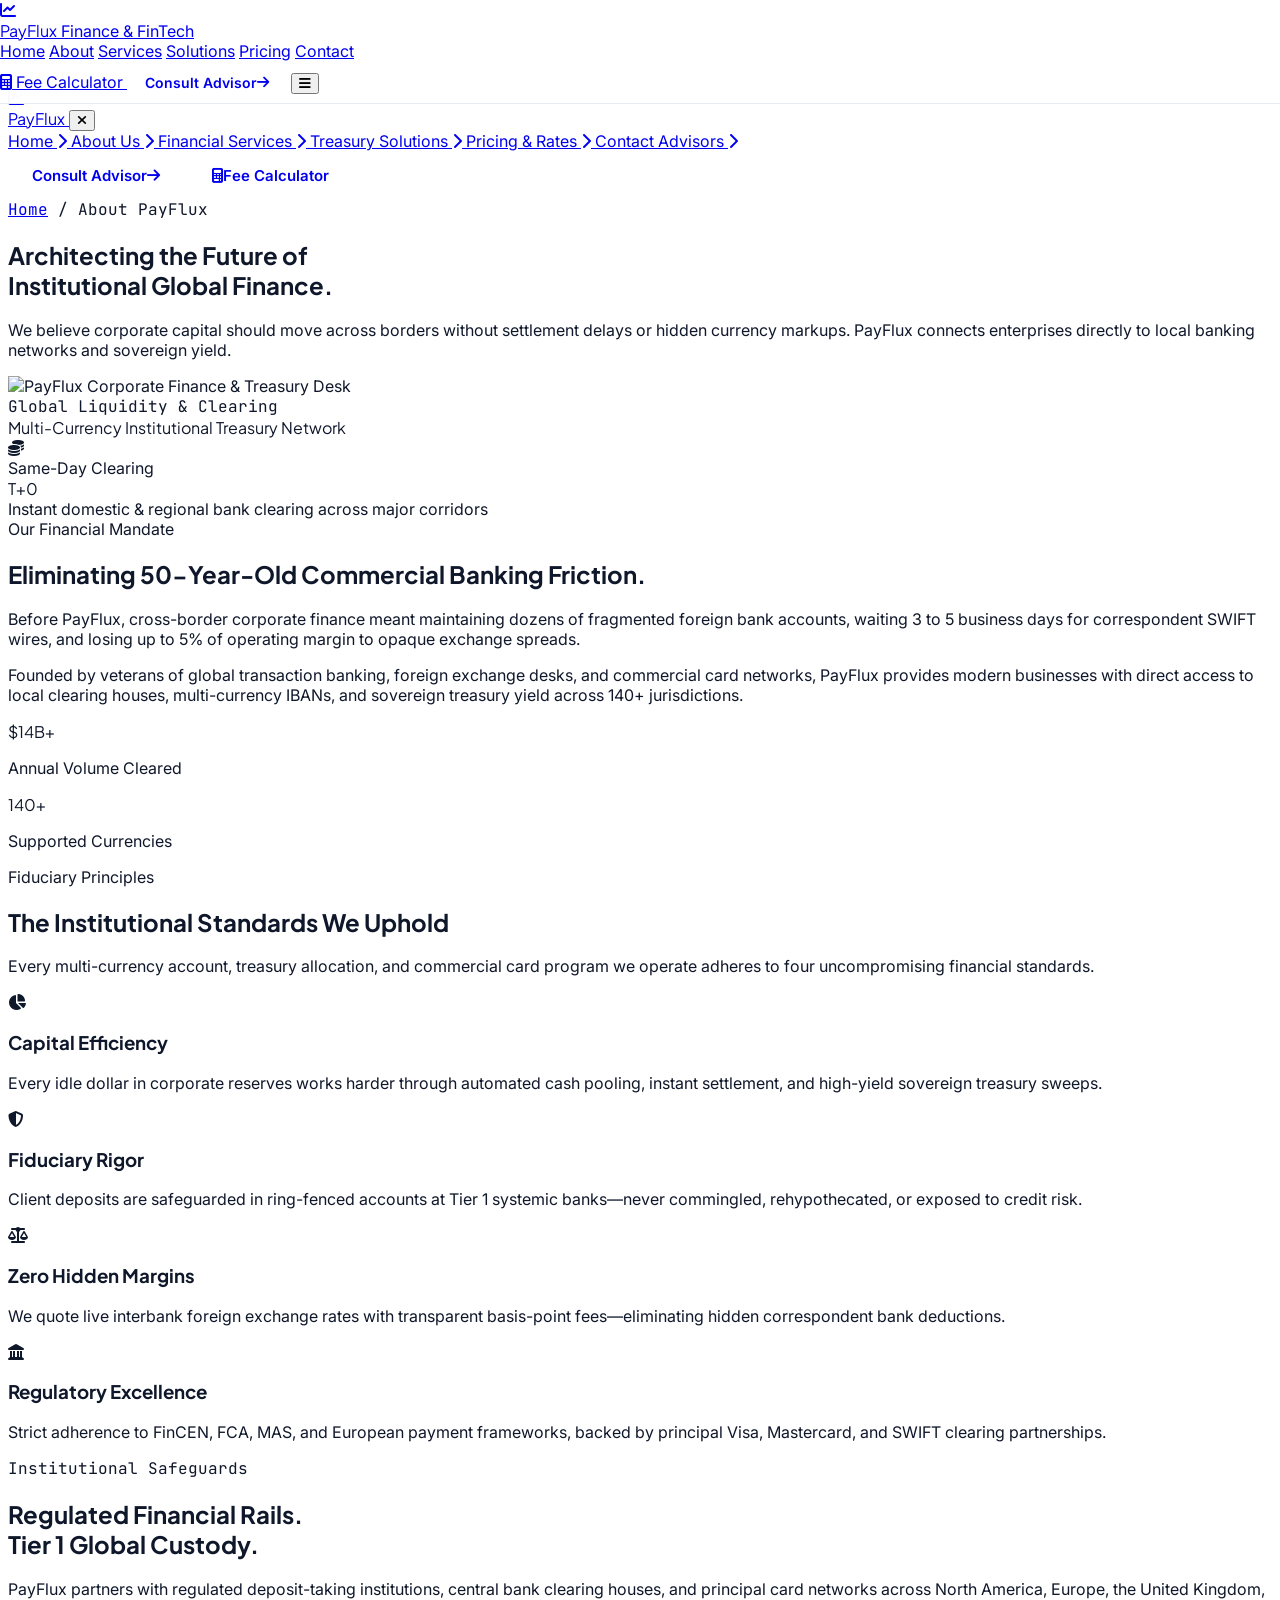
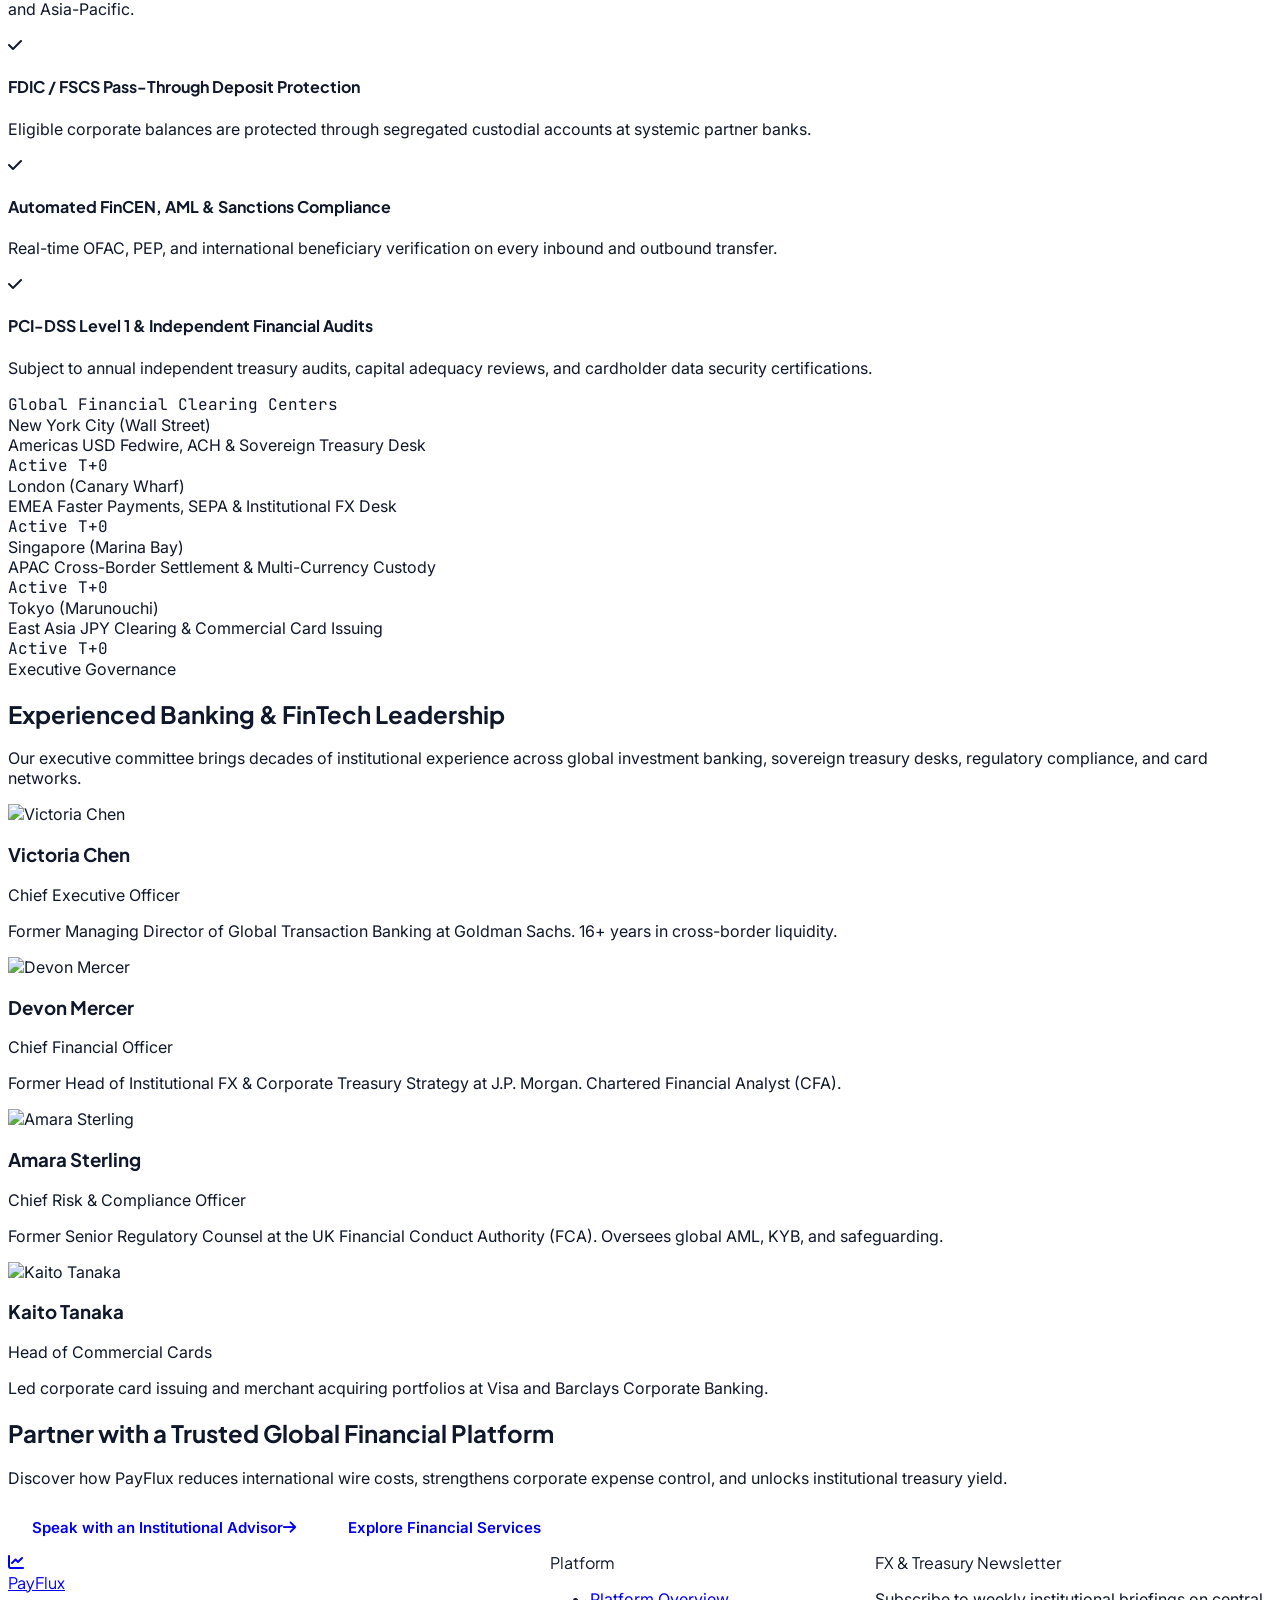
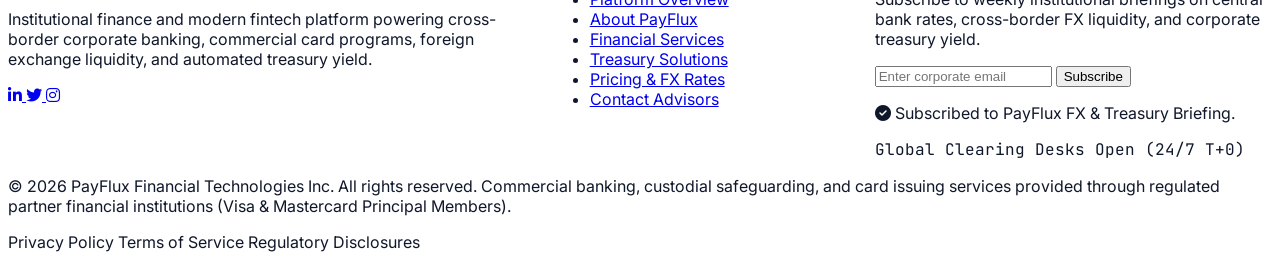
==== commit 825bb797: "secondCommit" ====
--- a/about.html
+++ b/about.html
@@ -66,60 +66,82 @@
             </div>
 
             <!-- Header Actions -->
-            <div class="flex items-center space-x-4">
-                <a href="pricing.html" class="hidden sm:inline-flex items-center text-sm font-semibold text-slate-600 hover:text-blue-600 transition-colors">
+            <div class="flex items-center space-x-3 sm:space-x-4">
+                <a href="pricing.html" class="hidden xl:inline-flex header-action-btn items-center text-sm font-semibold text-slate-600 hover:text-blue-600 transition-colors">
                     <i class="fas fa-calculator mr-2 text-xs text-sky-500"></i> Fee Calculator
                 </a>
-                <a href="contact.html" class="cta-button bg-blue-600 text-white hover:bg-blue-700 shadow-md shadow-blue-600/20 text-sm">
+                <a href="contact.html" class="hidden xl:inline-flex cta-button bg-blue-600 text-white hover:bg-blue-700 shadow-md shadow-blue-600/20 text-sm">
                     <span>Consult Advisor</span>
                     <i class="fas fa-arrow-right ml-2 text-xs"></i>
                 </a>
 
                 <!-- Mobile Menu Button -->
-                <button type="button" id="mobile-menu-btn" class="xl:hidden p-2 text-slate-600 hover:bg-slate-100 rounded-lg focus:outline-none" aria-label="Toggle Navigation">
+                <button type="button" id="mobile-menu-btn" class="xl:hidden inline-flex items-center justify-center w-10 h-10 text-slate-700 hover:text-blue-600 hover:bg-slate-100 rounded-xl focus:outline-none focus:ring-2 focus:ring-blue-500 transition-colors" aria-label="Toggle Navigation" aria-expanded="false">
                     <i class="fas fa-bars text-xl"></i>
                 </button>
             </div>
         </nav>
-
-        <!-- Mobile Menu Backdrop -->
-        <div id="mobile-menu-backdrop" class="fixed inset-0 bg-slate-900/60 backdrop-blur-sm z-[45] hidden opacity-0 transition-opacity duration-300 pointer-events-none"></div>
-
-        <!-- Mobile Menu Drawer -->
-        <div id="mobile-menu" class="xl:hidden fixed top-0 right-0 h-full w-80 bg-white z-50 shadow-2xl transform translate-x-full transition-transform duration-300 ease-in-out overflow-y-auto">
-            <div class="px-6 py-6 h-full flex flex-col">
-                <div class="flex items-center justify-between mb-8 pb-4 border-b border-slate-100">
-                    <div class="flex items-center space-x-2">
-                        <div class="w-8 h-8 rounded-lg bg-blue-600 flex items-center justify-center text-white text-sm">
+    </header>
+
+    <!-- Mobile Menu Backdrop -->
+    <div id="mobile-menu-backdrop" class="fixed inset-0 bg-slate-900/60 backdrop-blur-sm z-[90] hidden opacity-0 transition-opacity duration-300 pointer-events-none" aria-hidden="true"></div>
+
+    <!-- Mobile Menu Drawer -->
+    <div id="mobile-menu" class="xl:hidden fixed top-0 right-0 h-screen h-[100dvh] w-full max-w-xs sm:w-80 bg-white z-[100] shadow-2xl transform translate-x-full transition-transform duration-300 ease-in-out flex flex-col" role="dialog" aria-modal="true" aria-label="Mobile Navigation">
+        <div class="p-6 h-full flex flex-col justify-between overflow-y-auto">
+            <div>
+                <div class="flex items-center justify-between pb-4 mb-6 border-b border-slate-100">
+                    <a href="index.html" class="flex items-center space-x-2.5">
+                        <div class="w-8 h-8 rounded-lg bg-gradient-to-tr from-blue-600 to-sky-400 flex items-center justify-center text-white text-sm shadow-sm">
                             <i class="fas fa-chart-line"></i>
                         </div>
-                        <span class="text-lg font-heading font-bold text-slate-900">Pay<span class="text-blue-600">Flux</span></span>
-                    </div>
-                    <button id="mobile-menu-close" class="p-2 text-slate-400 hover:text-slate-700 focus:outline-none" aria-label="Close Navigation">
-                        <i class="fas fa-times text-xl"></i>
+                        <span class="text-lg font-heading font-extrabold tracking-tight text-slate-900">Pay<span class="text-blue-600">Flux</span></span>
+                    </a>
+                    <button type="button" id="mobile-menu-close" class="w-9 h-9 inline-flex items-center justify-center rounded-lg text-slate-400 hover:text-slate-700 hover:bg-slate-100 focus:outline-none focus:ring-2 focus:ring-blue-500 transition-colors" aria-label="Close Navigation">
+                        <i class="fas fa-times text-lg"></i>
                     </button>
                 </div>
 
-                <div class="space-y-4 flex-grow text-base font-semibold text-slate-700">
-                    <a href="index.html" class="block py-2 hover:text-blue-600 pl-3 transition-colors">Home</a>
-                    <a href="about.html" class="block py-2 text-blue-600 border-l-4 border-blue-600 pl-3">About Us</a>
-                    <a href="services.html" class="block py-2 hover:text-blue-600 pl-3 transition-colors">Financial Services</a>
-                    <a href="solutions.html" class="block py-2 hover:text-blue-600 pl-3 transition-colors">Treasury Solutions</a>
-                    <a href="pricing.html" class="block py-2 hover:text-blue-600 pl-3 transition-colors">Pricing &amp; Rates</a>
-                    <a href="contact.html" class="block py-2 hover:text-blue-600 pl-3 transition-colors">Contact Advisors</a>
-                </div>
-
-                <div class="pt-6 border-t border-slate-100 space-y-3">
-                    <a href="contact.html" class="w-full cta-button bg-blue-600 text-white hover:bg-blue-700 justify-center">
-                        Schedule Consultation
-                    </a>
-                    <a href="pricing.html" class="w-full cta-button border border-slate-200 text-slate-700 hover:bg-slate-50 justify-center">
-                        Fee &amp; FX Calculator
-                    </a>
-                </div>
-            </div>
-        </div>
-    </header>
+                <nav class="space-y-1 text-base font-semibold text-slate-700">
+                    <a href="index.html" class="flex items-center justify-between px-3 py-2.5 rounded-lg hover:text-blue-600 hover:bg-slate-50 transition-colors">
+                        <span>Home</span>
+                        <i class="fas fa-chevron-right text-xs opacity-40"></i>
+                    </a>
+                    <a href="about.html" class="flex items-center justify-between px-3 py-2.5 rounded-lg text-blue-600 bg-blue-50/80 font-bold">
+                        <span>About Us</span>
+                        <i class="fas fa-chevron-right text-xs opacity-60"></i>
+                    </a>
+                    <a href="services.html" class="flex items-center justify-between px-3 py-2.5 rounded-lg hover:text-blue-600 hover:bg-slate-50 transition-colors">
+                        <span>Financial Services</span>
+                        <i class="fas fa-chevron-right text-xs opacity-40"></i>
+                    </a>
+                    <a href="solutions.html" class="flex items-center justify-between px-3 py-2.5 rounded-lg hover:text-blue-600 hover:bg-slate-50 transition-colors">
+                        <span>Treasury Solutions</span>
+                        <i class="fas fa-chevron-right text-xs opacity-40"></i>
+                    </a>
+                    <a href="pricing.html" class="flex items-center justify-between px-3 py-2.5 rounded-lg hover:text-blue-600 hover:bg-slate-50 transition-colors">
+                        <span>Pricing &amp; Rates</span>
+                        <i class="fas fa-chevron-right text-xs opacity-40"></i>
+                    </a>
+                    <a href="contact.html" class="flex items-center justify-between px-3 py-2.5 rounded-lg hover:text-blue-600 hover:bg-slate-50 transition-colors">
+                        <span>Contact Advisors</span>
+                        <i class="fas fa-chevron-right text-xs opacity-40"></i>
+                    </a>
+                </nav>
+            </div>
+
+            <div class="pt-6 mt-6 border-t border-slate-100 space-y-3">
+                <a href="contact.html" class="w-full cta-button bg-blue-600 text-white hover:bg-blue-700 shadow-md shadow-blue-600/20 justify-center">
+                    <span>Consult Advisor</span>
+                    <i class="fas fa-arrow-right ml-2 text-xs"></i>
+                </a>
+                <a href="pricing.html" class="w-full cta-button border border-slate-200 text-slate-700 hover:bg-slate-50 hover:border-slate-300 justify-center">
+                    <i class="fas fa-calculator mr-2 text-xs text-sky-500"></i>
+                    <span>Fee Calculator</span>
+                </a>
+            </div>
+        </div>
+    </div>
 
     <!-- SECTION 1: HERO BREADCRUMB -->
     <section class="py-20 bg-slate-900 text-white relative hero-section overflow-hidden">
@@ -413,9 +435,9 @@
     <!-- Global Footer -->
     <footer class="bg-slate-950 text-slate-400 pt-16 pb-12 border-t border-slate-800">
         <div class="max-w-7xl mx-auto px-4 sm:px-6 lg:px-8">
-            <div class="grid grid-cols-1 md:grid-cols-2 lg:grid-cols-12 gap-10 mb-12">
+            <div class="footer-grid grid grid-cols-1 md:grid-cols-2 lg:grid-cols-12 gap-8 lg:gap-10 mb-10">
                 <!-- Col 1: Brand Info & 3 Social Icons -->
-                <div class="lg:col-span-5">
+                <div class="footer-brand lg:col-span-5">
                     <a href="index.html" class="flex items-center space-x-3 mb-4">
                         <div class="w-8 h-8 rounded-lg bg-blue-600 flex items-center justify-center text-white text-sm">
                             <i class="fas fa-chart-line"></i>
@@ -439,7 +461,7 @@
                 </div>
 
                 <!-- Col 2: Platform Links (Reduced from 3 link sections to 1) -->
-                <div class="lg:col-span-3">
+                <div class="footer-nav lg:col-span-3">
                     <div class="text-xs font-bold uppercase tracking-wider text-slate-200 mb-4 font-heading">Platform</div>
                     <ul class="space-y-2.5 text-sm">
                         <li><a href="index.html" class="hover:text-white transition-colors">Platform Overview</a></li>
@@ -452,13 +474,13 @@
                 </div>
 
                 <!-- Col 3: FX & Treasury Newsletter -->
-                <div class="lg:col-span-4">
+                <div class="footer-newsletter md:col-span-2 lg:col-span-4 pt-6 md:pt-8 lg:pt-0 border-t md:border-t border-slate-800/80 lg:border-t-0">
                     <div class="text-xs font-bold uppercase tracking-wider text-slate-200 mb-3 font-heading">FX &amp; Treasury Newsletter</div>
-                    <p class="text-slate-400 text-xs leading-relaxed mb-4">
+                    <p class="text-slate-400 text-xs leading-relaxed mb-4 max-w-lg">
                         Subscribe to weekly institutional briefings on central bank rates, cross-border FX liquidity, and corporate treasury yield.
                     </p>
-                    <form class="newsletter-form space-y-2.5">
-                        <div class="flex flex-col sm:flex-row gap-2">
+                    <form class="newsletter-form space-y-2.5 max-w-lg">
+                        <div class="flex flex-col sm:flex-row gap-2.5">
                             <input type="email" required placeholder="Enter corporate email" aria-label="Corporate email for newsletter" class="w-full px-4 py-2.5 bg-slate-900 border border-slate-800 rounded-xl text-sm text-white placeholder-slate-500 outline-none focus:border-blue-500 transition-colors">
                             <button type="submit" class="px-5 py-2.5 bg-blue-600 hover:bg-blue-500 text-white text-sm font-semibold rounded-xl transition-colors whitespace-nowrap">
                                 Subscribe
--- a/assets/css/style.css
+++ b/assets/css/style.css
@@ -47,6 +47,54 @@
     background-color: rgba(255, 255, 255, 0.95);
     backdrop-filter: blur(12px);
     border-bottom: 1px solid rgba(226, 232, 240, 0.8);
+}
+
+/* Hide header action buttons on screens where hamburger navigation is active (<1280px) */
+@media (max-width: 1279px) {
+    .site-header .header-action-btn,
+    .site-header .cta-button {
+        display: none !important;
+    }
+}
+
+/* Ensure header buttons are strictly hidden while hamburger menu is open */
+body.mobile-menu-open .site-header .header-action-btn,
+body.mobile-menu-open .site-header .cta-button {
+    display: none !important;
+}
+
+/* Mobile Drawer & Backdrop Layering */
+#mobile-menu-backdrop {
+    z-index: 90;
+}
+
+#mobile-menu {
+    z-index: 100 !important;
+    display: flex !important;
+    flex-direction: column !important;
+}
+
+#mobile-menu .mobile-nav-content {
+    flex: 1 1 auto;
+    overflow-y: auto;
+    -webkit-overflow-scrolling: touch;
+}
+
+#mobile-menu .mobile-cta-footer {
+    flex-shrink: 0;
+    margin-top: auto;
+}
+
+#mobile-menu .mobile-cta-footer .cta-button {
+    display: flex !important;
+    width: 100% !important;
+    height: 46px !important;
+    border-radius: 10px !important;
+    font-size: 14px !important;
+    font-weight: 600 !important;
+    align-items: center !important;
+    justify-content: center !important;
+    text-decoration: none !important;
 }
 
 body.has-fixed-header {
@@ -227,8 +275,91 @@
 }
 
 /* Financial Desk Tab Switcher Styles */
+.desk-tab-btn {
+    color: #94A3B8 !important;
+    background-color: transparent !important;
+    border: 1px solid transparent !important;
+    transition: all 0.2s ease;
+    cursor: pointer;
+}
+
+.desk-tab-btn:hover {
+    color: #F8FAFC !important;
+    background-color: rgba(30, 41, 59, 0.6) !important;
+}
+
 .desk-tab-btn.active {
-    background-color: rgba(37, 99, 235, 0.2);
-    color: #60A5FA;
-    border-bottom: 2px solid #3B82F6;
-}
+    background-color: #1E293B !important;
+    color: #38BDF8 !important;
+    border: 1px solid rgba(56, 189, 248, 0.4) !important;
+    box-shadow: 0 1px 3px rgba(0, 0, 0, 0.3) !important;
+}
+
+/* Institutional Command Desk Table Tweaks & 3px Scroll Indicator */
+.scrollbar-none::-webkit-scrollbar {
+    display: none;
+}
+.scrollbar-none {
+    -ms-overflow-style: none;
+    scrollbar-width: none;
+}
+
+/* Custom 3px Horizontal Scrollbar for Institutional Command Desk */
+.ledger-scroll {
+    overflow-x: auto;
+    -webkit-overflow-scrolling: touch;
+    scrollbar-width: thin;
+    scrollbar-color: #38BDF8 rgba(15, 23, 42, 0.85);
+}
+
+.ledger-scroll::-webkit-scrollbar {
+    height: 3px !important;
+}
+
+.ledger-scroll::-webkit-scrollbar-track {
+    background: rgba(30, 41, 59, 0.6) !important;
+    border-radius: 9999px;
+    margin: 0 0.5rem;
+}
+
+.ledger-scroll::-webkit-scrollbar-thumb {
+    background: #38BDF8 !important;
+    border-radius: 9999px;
+    box-shadow: 0 0 6px rgba(56, 189, 248, 0.6);
+}
+
+.ledger-scroll::-webkit-scrollbar-thumb:hover {
+    background: #60A5FA !important;
+}
+
+/* Responsive Footer Layout & Spacing */
+@media (min-width: 768px) and (max-width: 1023px) {
+    footer .footer-grid {
+        display: grid !important;
+        grid-template-columns: repeat(2, minmax(0, 1fr)) !important;
+        gap: 2rem !important;
+    }
+    footer .footer-newsletter {
+        grid-column: span 2 / span 2 !important;
+        width: 100% !important;
+    }
+}
+
+@media (min-width: 1024px) {
+    footer .footer-grid {
+        display: grid !important;
+        grid-template-columns: repeat(12, minmax(0, 1fr)) !important;
+        gap: 2.25rem !important;
+    }
+    footer .footer-brand {
+        grid-column: span 5 / span 5 !important;
+    }
+    footer .footer-nav {
+        grid-column: span 3 / span 3 !important;
+    }
+    footer .footer-newsletter {
+        grid-column: span 4 / span 4 !important;
+        border-top: none !important;
+        padding-top: 0 !important;
+    }
+}
